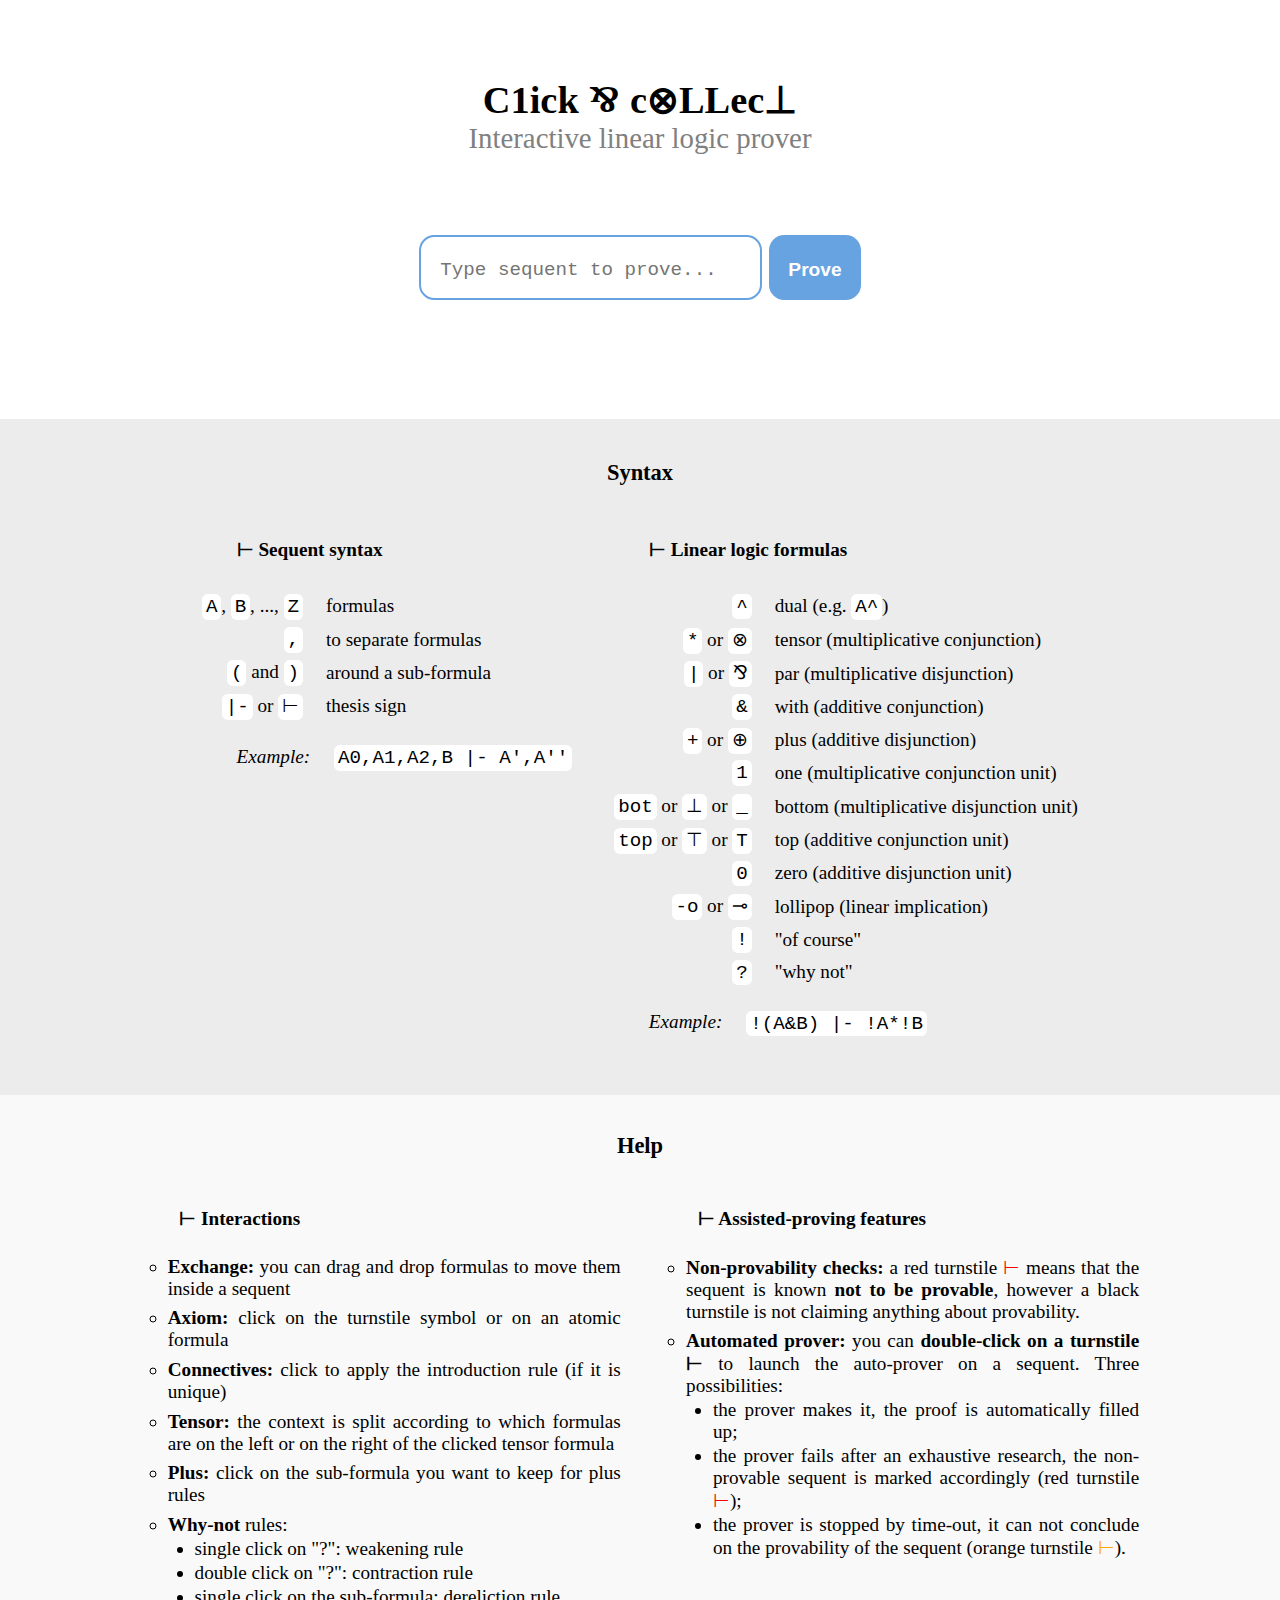
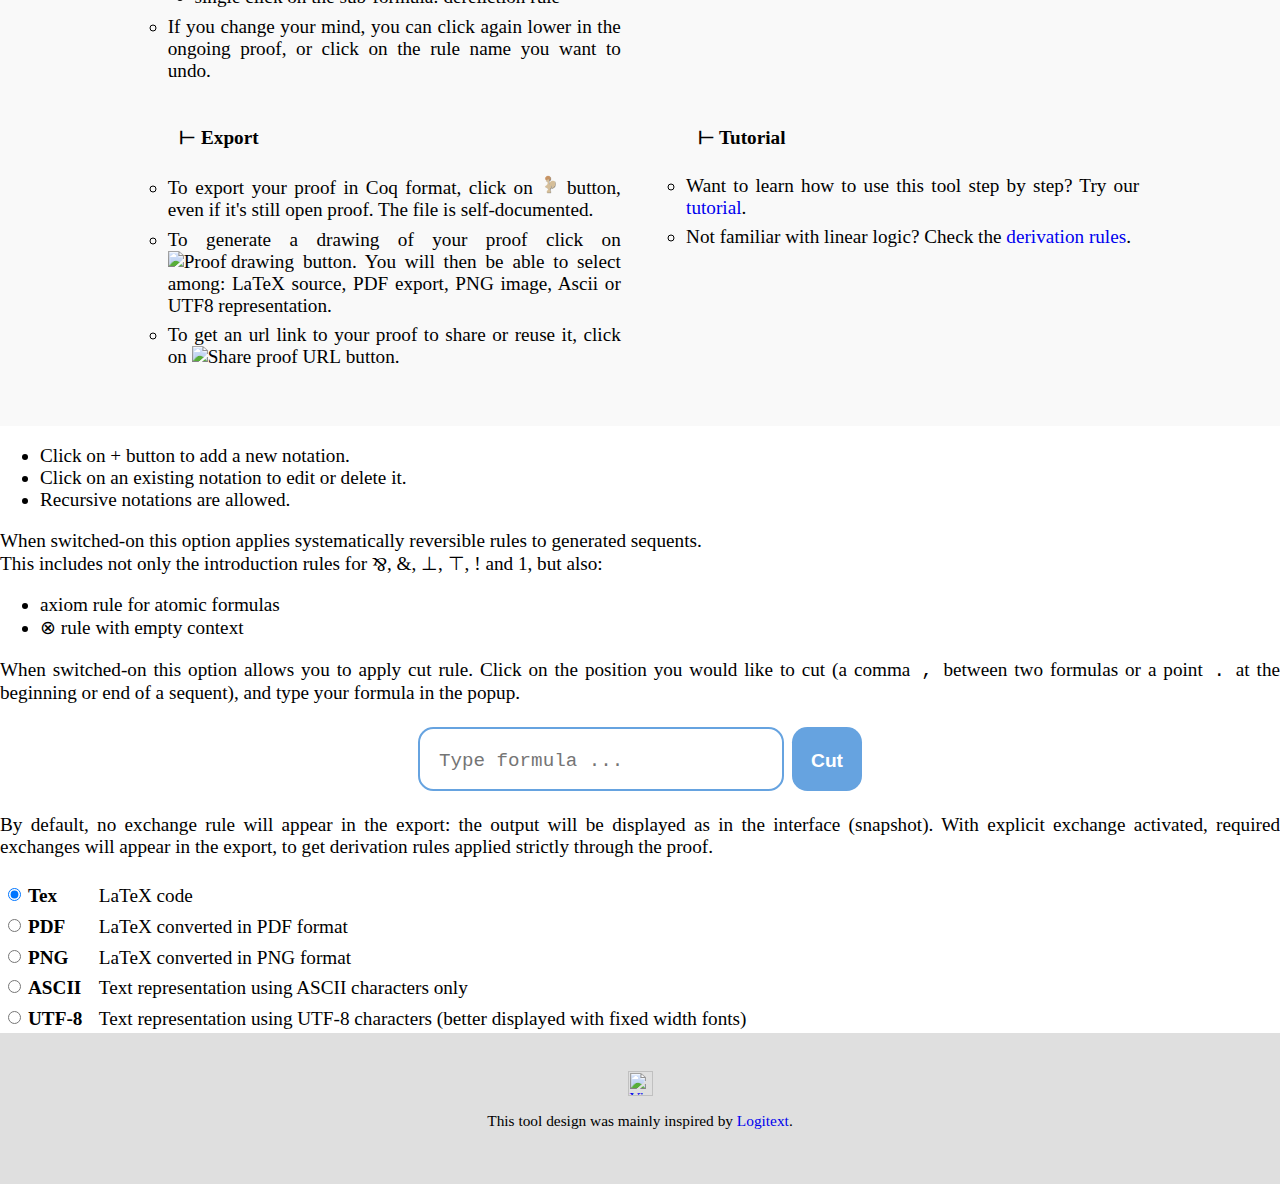
==== index.html @ 3aa90479 "Merge pull request #137 from etiennecallies/switch-to-opium" ====
<?xml version="1.0" encoding="utf-8" ?>
<!DOCTYPE html PUBLIC "-//W3C//DTD XHTML 1.0 Transitional//EN" "http://www.w3.org/TR/xhtml1/DTD/xhtml1-transitional.dtd">
<html xmlns="http://www.w3.org/1999/xhtml" xml:lang="en" lang="en">
    <head>
        <link rel="canonical" href="https://click-and-collect.linear-logic.org/" />
        <script src="static/jquery/jquery-3.6.0.min.js" type="text/javascript"></script>
        <script src="static/jquery/jquery-ui.min.js" type="text/javascript"></script>
        <!-- JQuery on mobile -->
        <script type="text/javascript" src="static/jquery/jquery.ui.touch-punch.min.js"></script>
        <script type="text/javascript" src="static/js/sequent.js"></script>
        <script type="text/javascript" src="static/js/proof.js"></script>
        <script type="text/javascript" src="static/js/app.js"></script>
        <link rel="stylesheet" type="text/css" href="static/css/jquery-ui.min.css">
        <link rel="stylesheet" type="text/css" href="static/css/jquery-ui.structure.min.css">
        <link rel="stylesheet" type="text/css" href="static/css/jquery-ui.theme.min.css">
        <link href="static/css/style.css" rel="stylesheet" type="text/css">
        <title>C1ick ⅋ c⊗LLec⊥ - Interactive linear logic prover</title>
        <link rel="shortcut icon" type="image/jpg" href="static/images/favicon.ico"/>
        <meta name="description" content="An interactive tool to build proofs in the sequent calculus of Linear Logic">
        <meta name="keywords" content="click, collect, click-and-collect, linear, logic, LL, sequent, calculus, proof, prover, propositional, interactive, online, latex, coq, pdf">
        <meta name="viewport" content="width=device-width, initial-scale=1.0">

        <!-- Global site tag (gtag.js) - Google Analytics -->
        <script async src="https://www.googletagmanager.com/gtag/js?id=G-6M0JK9PWN1" type="text/javascript"></script>
        <script type="text/javascript">
            window.dataLayer = window.dataLayer || [];
            function gtag(){dataLayer.push(arguments);}
            gtag('js', new Date());

            gtag('config', 'G-6M0JK9PWN1');
        </script>
    </head>
    <body>
        <div class="section-wrapper">
            <div class="section">
                <h2>C1ick <span class="flip">&</span> c⊗LLec⊥</h2>
                <h1>Interactive linear logic prover</h1>
            </div>
            <div class="section">
                <form action="#" id="sequent-form">
                    <label>
                        <input type="text" name="sequentAsString" placeholder="Type sequent to prove..." size="24" />
                    </label>
                    <input type="submit" value="Prove" onclick="submitSequent(this)">
                </form>
            </div>
        </div>

        <div class="section-wrapper">
            <div class="section main-proof-section">
                <div id="main-proof-container" class="proof-container">

                </div>
            </div>
        </div>

        <div class="section-wrapper darker-gray">
            <div class="section syntax">
                <h3>Syntax</h3>
                <div class="subsection">
                    <h4>
                        Sequent syntax
                    </h4>
                    <table>
                        <tr><td><span class="code">A</span>, <span class="code">B</span>, ..., <span class="code">Z</span></td><td>formulas</td></tr>
                        <tr><td><span class="code">,</span></td><td>to separate formulas</td></tr>
                        <tr><td><span class="code">(</span> and <span class="code">)</span></td><td>around a sub-formula</td></tr>
                        <tr><td><span class="code">|-</span> or <span class="code">⊢</span></td><td>thesis sign</td></tr>
                    </table>
                    <p>
                        <span class="example">Example: </span><span class="code">A0,A1,A2,B |- A',A''</span>
                    </p>

                </div>
                <div class="subsection">
                    <h4>
                        Linear logic formulas
                    </h4>
                    <table>
                        <tr><td><span class="code">^</span></td><td>dual (e.g. <span class="code">A^</span>)</td></tr>
                        <tr><td><span class="code">*</span> or <span class="code">⊗</span></td><td>tensor (multiplicative conjunction)</td></tr>
                        <tr><td><span class="code">|</span> or <span class="code">⅋</span></td><td>par (multiplicative disjunction)</td></tr>
                        <tr><td><span class="code">&</span></td><td>with (additive conjunction)</td></tr>
                        <tr><td><span class="code">+</span> or <span class="code">⊕</span></td><td>plus (additive disjunction)</td></tr>
                        <tr><td><span class="code">1</span></td><td>one (multiplicative conjunction unit)</td></tr>
                        <tr><td><span class="code">bot</span> or <span class="code">⊥</span> or <span class="code">_</span></td><td>bottom (multiplicative disjunction unit)</td></tr>
                        <tr><td><span class="code">top</span> or <span class="code">⊤</span> or <span class="code">T</span></td><td>top (additive conjunction unit)</td></tr>
                        <tr><td><span class="code">0</span></td><td>zero (additive disjunction unit)</td></tr>
                        <tr><td><span class="code">-o</span> or <span class="code">⊸</span></td><td>lollipop (linear implication)</td></tr>
                        <tr><td><span class="code">!</span></td><td>"of course"</td></tr>
                        <tr><td><span class="code">?</span></td><td>"why not"</td></tr>
                    </table>
                    <p>
                        <span class="example">Example: </span><span class="code">!(A&B) |- !A*!B</span>
                    </p>
                </div>
            </div>
        </div>

        <div class="section-wrapper light-gray">
            <div class="section memo">
                <h3>Help</h3>
                <div class="subsection">
                    <h4>
                        Interactions
                    </h4>
                    <ul>
                        <li><span class="bold">Exchange:</span> you can drag and drop formulas to move them inside a sequent</li>
                        <li><span class="bold">Axiom:</span> click on the turnstile symbol or on an atomic formula</li>
                        <li><span class="bold">Connectives:</span> click to apply the introduction rule (if it is unique)</li>
                        <li><span class="bold">Tensor:</span> the context is split according to which formulas are on the left or on the right of the clicked tensor formula</li>
                        <li><span class="bold">Plus:</span> click on the sub-formula you want to keep for plus rules</li>
                        <li><span class="bold">Why-not</span> rules:
                            <ul>
                                <li>single click on "?": weakening rule</li>
                                <li>double click on "?": contraction rule</li>
                                <li>single click on the sub-formula: dereliction rule</li>
                            </ul>
                        </li>
                        <li>If you change your mind, you can click again lower in the ongoing proof, or click on the rule name you want to undo.</li>
                    </ul>
                </div>

                <div class="subsection">
                    <h4>
                        Assisted-proving features
                    </h4>
                    <ul>
                        <li><span class="bold">Non-provability checks:</span> a red turnstile <span class="turnstile not-provable">⊢</span> means that the sequent is known <span class="bold">not to be provable</span>, however a black turnstile is not claiming anything about provability.</li>
                        <li><span class="bold">Automated prover:</span> you can <span class="bold">double-click on a turnstile ⊢</span> to launch the auto-prover on a sequent. Three possibilities:
                        <ul>
                            <li>the prover makes it, the proof is automatically filled up;</li>
                            <li>the prover fails after an exhaustive research, the non-provable sequent is marked accordingly (red turnstile <span class="turnstile not-provable">⊢</span>);</li>
                            <li>the prover is stopped by time-out, it can not conclude on the provability of the sequent (orange turnstile <span class="turnstile not-auto-provable">⊢</span>).</li>
                        </ul>
                    </ul>
                </div>

                <div class="subsection">
                    <h4>
                        Export
                    </h4>
                    <ul>
                        <li>To export your proof in Coq format, click on <img src="static/images/coq.png" title="Export as Coq" style="height:1em;" /> button, even if it's still open proof. The file is self-documented.</li>
                        <li>To generate a drawing of your proof click on <img src="static/images/camera.png" title="Proof drawing" style="height: 1em;" /> button. You will then be able to select among: LaTeX source, PDF export, PNG image, Ascii or UTF8 representation.</li>
                        <li>To get an url link to your proof to share or reuse it, click on <img src="static/images/share-icon.png" title="Share proof URL" style="height: 1em;" /> button.</li>
                    </ul>
                </div>

                <div class="subsection">
                    <h4>
                        Tutorial
                    </h4>
                    <ul>
                        <li>Want to learn how to use this tool step by step? Try our <a href="#tutorial" onclick="showTutorial();">tutorial</a>.</li>
                        <li>Not familiar with linear logic? Check the <a href="#rules" onclick="showRules();">derivation rules</a>.</li>
                    </ul>
                </div>
            </div>
        </div>

        <div id="notations-dialog" title="Notations" class="dialog">
            <ul>
                <li>Click on + button to add a new notation.</li>
                <li>Click on an existing notation to edit or delete it.</li>
                <li>Recursive notations are allowed.</li>
            </ul>
        </div>

        <div id="auto-reverse-dialog" title="Auto-reverse option" class="dialog">
            <p>When switched-on this option applies systematically reversible rules to generated sequents.<br>
                This includes not only the introduction rules for <span class="flip">&</span>, &, ⊥, ⊤, ! and 1, but also:</p>
            <ul>
                <li>axiom rule for atomic formulas</li>
                <li>⊗ rule with empty context</li>
            </ul>
        </div>

        <div id="cut-mode-dialog" title="Cut mode option" class="dialog">
            <p>When switched-on this option allows you to apply cut rule.
                Click on the position you would like to cut (a comma <span class="code">,</span> between two formulas or a point <span class="code">.</span> at the beginning or end of a sequent), and type your formula in the popup.</p>
        </div>

        <div id="cut-formula-dialog" title="Enter cut formula" class="dialog">
            <form action="#">
                <label>
                    <input type="text" name="formulaAsString" placeholder="Type formula ..." size="26" />
                </label>
                <input type="submit" value="Cut" />
            </form>
        </div>

        <div id="explicit-exchange-dialog" title="Explicit exchange" class="dialog">
            <p>By default, no exchange rule will appear in the export: the output will be displayed as in the interface (snapshot).
                With explicit exchange activated, required exchanges will appear in the export, to get derivation rules applied strictly through the proof.</p>
        </div>

        <div id="export-dialog" title="Choose export options" class="dialog">
            <table>
                <tr><td><input type="radio" id="tex" name="format" value="tex" checked></td>
                    <td><label for="tex"><span class="bold">Tex</span></label></td>
                    <td><label for="tex">LaTeX code</label></td></tr>
                <tr><td><input type="radio" id="pdf" name="format" value="pdf"></td>
                    <td><label for="pdf"><span class="bold">PDF</span></label></td>
                    <td><label for="pdf">LaTeX converted in PDF format</label></td></tr>
                <tr><td><input type="radio" id="png" name="format" value="png"></td>
                    <td><label for="png"><span class="bold">PNG</span></label></td>
                    <td><label for="png">LaTeX converted in PNG format</label></td></tr>
                <tr><td><input type="radio" id="ascii" name="format" value="ascii"></td>
                    <td><label for="ascii"><span class="bold">ASCII</span></label></td>
                    <td><label for="ascii">Text representation using ASCII characters only</label></td></tr>
                <tr><td><input type="radio" id="utf8" name="format" value="utf8"></td>
                    <td><label for="utf8"><span class="bold nowrap">UTF-8</span></label></td>
                    <td><label for="utf8">Text representation using UTF-8 characters (better displayed with fixed width fonts)</label></td></tr>
            </table>
        </div>

        <div class="section-wrapper">
            <a id="tutorial"></a>
            <div class="section tutorial hidden">
                <div class="close-section"><span onclick="hideTutorial()">⨯</span></div>
                <h3>Tutorial</h3>
                <div class="subsection">
                    <p>
                        Here is a short tutorial to learn how to interact with the tool. You should be able to have all example proofs complete (with green background).
                    </p>
                    <p>
                        Click on a formula or its orthogonal to apply the <span class="bold">axiom rule</span>.
                    </p>
                    <div class="proof-container">{"s":{"cons":[{"t":"litt","v":"A"},{"t":"dual","v":{"t":"litt","v":"A"}}]},"ar":null}</div>
                    <p>
                        If the two formulas are not explicitly orthogonal, you can click on <span class="bold">thesis symbol</span> to attempt to apply the axiom rule on a two-formulas sequent.
                    </p>
                    <div class="proof-container">{"s":{"cons":[{"t":"one"},{"t":"bottom"}]},"ar":null}</div>
                    <p>
                        Click on <span class="bold">connectives</span> to apply the associated rules.
                    </p>
                    <div class="proof-container">{"s":{"cons":[{"t":"par","v1":{"t":"litt","v":"A"},"v2":{"t":"dual","v":{"t":"litt","v":"A"}}}]},"ar":null}</div>
                    <p>
                        <span class="bold">Move formulas</span> within the list before applying <span class="bold">tensor rule</span>.
                            Formulas on the left of the tensor formula will move to the left premise, and formulas on the right of the tensor formula will move to the right premise.
                    </p>
                    <div class="proof-container">{"s":{"cons":[{"t":"litt","v":"A"},{"t":"dual","v":{"t":"litt","v":"A"}},{"t":"tensor","v1":{"t":"litt","v":"A"},"v2":{"t":"dual","v":{"t":"litt","v":"A"}}}]},"ar":null}</div>
                    <p>
                        As for <span class="bold">plus rules</span>, just click on the left or right sub-formula.
                    </p>
                    <div class="proof-container">{"s":{"cons":[{"t":"litt","v":"A"},{"t":"plus","v1":{"t":"litt","v":"B"},"v2":{"t":"dual","v":{"t":"litt","v":"A"}}}]},"ar":null}</div>
                    <p>
                        For the <span class="bold">whynot</span> connective, you have three possibilities:
                    </p>
                    <ul><li>single click on whynot connective applies <span class="bold">weakening</span></li>
                        <li>single click on the sub-formula applies <span class="bold">dereliction</span></li>
                        <li>double click applies <span class="bold">contraction</span>.</li>
                    </ul>
                    <div class="proof-container">{"s":{"cons":[{"t":"whynot","v":{"t":"litt","v":"A"}},{"t":"whynot","v":{"t":"litt","v":"B"}},{"t":"tensor","v1":{"t":"dual","v":{"t":"litt","v":"A"}},"v2":{"t":"dual","v":{"t":"litt","v":"A"}}}]},"ar":null}</div>
                    <p>
                        <span class="bold">That's it!</span> Here are some extra examples for you to prove. Have fun!
                    </p>
                    <ul class="examples">
                        <li><a href="/?s=A%E2%8A%97B+%E2%8A%A2+B%E2%8A%97A">A⊗B ⊢ B⊗A</a></li>
                        <li><a href="/?s=%28A%E2%8A%97B%29%E2%8A%97C+%E2%8A%A2+A%E2%8A%97%28B%E2%8A%97C%29">(A⊗B)⊗C ⊢ A⊗(B⊗C)</a></li>
                        <li><a href="/?s=A%E2%8A%97%28B%E2%8A%B8C%29+%E2%8A%A2+B%E2%8A%B8%28A%E2%8A%97C%29">A⊗(B⊸C) ⊢ B⊸(A⊗C)</a></li>
                        <li><a href="/?s=A%E2%8A%97%28B%E2%8A%95C%29+%E2%8A%A2+%28A%E2%8A%97B%29%E2%8A%95%28A%E2%8A%97C%29">A⊗(B⊕C) ⊢ (A⊗B)⊕(A⊗C)</a></li>
                        <li><a href="/?s=%21A%E2%8A%97%21B+%E2%8A%A2+%21%28A%E2%8A%97B%29">!A⊗!B ⊢ !(A⊗B)</a></li>
                        <li><a href="/?s=%21%28A%26B%29+%E2%8A%A2+%21A%E2%8A%97%21B">!(A&amp;B) ⊢ !A⊗!B</a></li>
                        <li><a href="/?s=%21A%E2%8A%97%21B%E2%8A%A2%21%28A%26B%29">!A⊗!B ⊢ !(A&amp;B)</a></li>
                    </ul>
		    <p>You can play with <a href="https://github.com/etiennecallies/click-and-collect/wiki/Examples">yet another list of examples</a> if you want.</p>
                </div>
            </div>
        </div>

        <div class="section-wrapper darker-gray">
            <a id="rules"></a>
            <div class="section rules hidden">
                <div class="close-section"><span onclick="hideRules()">⨯</span></div>
                <h3>Derivation rules</h3>
                <div class="row">
                    <div class="proof-container">{"s":{"cons":[{"t":"litt","v":"A"},{"t":"dual","v":{"t":"litt","v":"A"}}]},"ar":{"rr":{"r":"axiom"},"p":[]}}</div>
                </div>
                <div class="row">
                    <div class="proof-container">{"s":{"cons":[{"t":"one"}]},"ar":{"rr":{"r":"one"},"p":[]}}</div>
                    <div class="proof-container">{"s":{"cons":[{"t":"litt","v":"Γ"},{"t":"bottom"},{"t":"litt","v":"Δ"}]},"ar":{"rr":{"r":"bottom","fp":1},"p":[{"s":{"cons":[{"t":"litt","v":"Γ"},{"t":"litt","v":"Δ"}]},"ar":null}]}}</div>
                    <div class="proof-container">{"s":{"cons":[{"t":"litt","v":"Γ"},{"t":"top"},{"t":"litt","v":"Δ"}]},"ar":{"rr":{"r":"top","fp":1},"p":[]}}</div>
                </div>
                <div class="row">
                    <div class="proof-container">{"s":{"cons":[{"t":"litt","v":"Γ"},{"t":"tensor","v1":{"t":"litt","v":"A"},"v2":{"t":"litt","v":"B"}},{"t":"litt","v":"Δ"}]},"ar":{"rr":{"r":"tensor","fp":1},"p":[{"s":{"cons":[{"t":"litt","v":"Γ"},{"t":"litt","v":"A"}]},"ar":null},{"s":{"cons":[{"t":"litt","v":"B"},{"t":"litt","v":"Δ"}]},"ar":null}]}}</div>
                    <div class="proof-container">{"s":{"cons":[{"t":"litt","v":"Γ"},{"t":"par","v1":{"t":"litt","v":"A"},"v2":{"t":"litt","v":"B"}},{"t":"litt","v":"Δ"}]},"ar":{"rr":{"r":"par","fp":1},"p":[{"s":{"cons":[{"t":"litt","v":"Γ"},{"t":"litt","v":"A"},{"t":"litt","v":"B"},{"t":"litt","v":"Δ"}]},"ar":null}]}}</div>
                </div>
                <div class="row">
                    <div class="proof-container">{"s":{"cons":[{"t":"litt","v":"Γ"},{"t":"with","v1":{"t":"litt","v":"A"},"v2":{"t":"litt","v":"B"}},{"t":"litt","v":"Δ"}]},"ar":{"rr":{"r":"with","fp":1},"p":[{"s":{"cons":[{"t":"litt","v":"Γ"},{"t":"litt","v":"A"},{"t":"litt","v":"Δ"}]},"ar":null},{"s":{"cons":[{"t":"litt","v":"Γ"},{"t":"litt","v":"B"},{"t":"litt","v":"Δ"}]},"ar":null}]}}</div>
                </div>
                <div class="row">
                    <div class="proof-container">{"s":{"cons":[{"t":"litt","v":"Γ"},{"t":"plus","v1":{"t":"litt","v":"A"},"v2":{"t":"litt","v":"B"}},{"t":"litt","v":"Δ"}]},"ar":{"rr":{"r":"plus_left","fp":1},"p":[{"s":{"cons":[{"t":"litt","v":"Γ"},{"t":"litt","v":"A"},{"t":"litt","v":"Δ"}]},"ar":null}]}}</div>
                    <div class="proof-container">{"s":{"cons":[{"t":"litt","v":"Γ"},{"t":"plus","v1":{"t":"litt","v":"A"},"v2":{"t":"litt","v":"B"}},{"t":"litt","v":"Δ"}]},"ar":{"rr":{"r":"plus_right","fp":1},"p":[{"s":{"cons":[{"t":"litt","v":"Γ"},{"t":"litt","v":"B"},{"t":"litt","v":"Δ"}]},"ar":null}]}}</div>
                </div>
                <div class="row">
                    <div class="proof-container">{"s":{"cons":[{"t":"whynot","v":{"t":"litt","v":"Γ"}},{"t":"ofcourse","v":{"t":"litt","v":"A"}},{"t":"whynot","v":{"t":"litt","v":"Δ"}}]},"ar":{"rr":{"r":"promotion","fp":1},"p":[{"s":{"cons":[{"t":"whynot","v":{"t":"litt","v":"Γ"}},{"t":"litt","v":"A"},{"t":"whynot","v":{"t":"litt","v":"Δ"}}]},"ar":null}]}}</div>
                </div>
                <div class="row">
                    <div class="proof-container">{"s":{"cons":[{"t":"litt","v":"Γ"},{"t":"whynot","v":{"t":"litt","v":"A"}},{"t":"litt","v":"Δ"}]},"ar":{"rr":{"r":"weakening","fp":1},"p":[{"s":{"cons":[{"t":"litt","v":"Γ"},{"t":"litt","v":"Δ"}]},"ar":null}]}}</div>
                    <div class="proof-container">{"s":{"cons":[{"t":"litt","v":"Γ"},{"t":"whynot","v":{"t":"litt","v":"A"}},{"t":"litt","v":"Δ"}]},"ar":{"rr":{"r":"dereliction","fp":1},"p":[{"s":{"cons":[{"t":"litt","v":"Γ"},{"t":"litt","v":"A"},{"t":"litt","v":"Δ"}]},"ar":null}]}}</div>
                    <div class="proof-container">{"s":{"cons":[{"t":"litt","v":"Γ"},{"t":"whynot","v":{"t":"litt","v":"A"}},{"t":"litt","v":"Δ"}]},"ar":{"rr":{"r":"contraction","fp":1},"p":[{"s":{"cons":[{"t":"litt","v":"Γ"},{"t":"whynot","v":{"t":"litt","v":"A"}},{"t":"whynot","v":{"t":"litt","v":"A"}},{"t":"litt","v":"Δ"}]},"ar":null}]}}</div>
                </div>
                <div class="row">
                    <div class="proof-container">{"s":{"cons":[{"t":"litt","v":"Γ"},{"t":"litt","v":"Δ"}]},"ar":{"rr":{"r":"cut","formula":{"t":"litt","v":"A"},"fp":1},"p":[{"s":{"cons":[{"t":"litt","v":"Γ"},{"t":"litt","v":"A"}]},"ar":null},{"s":{"cons":[{"t":"dual","v":{"t":"litt","v":"A"}},{"t":"litt","v":"Δ"}]},"ar":null}]}}</div>
                </div>
            </div>
        </div>


        <div class="section-wrapper dark-gray">
            <div class="section footer">
                <div class="subsection">
                    <a href="https://github.com/etiennecallies/click-and-collect/wiki">
                        <img src="static/images/github-icon.svg" title="View source code and additional informations" height="25" width="25"/>
                    </a>
                </div>
                <div class="subsection">
                    <p>This tool design was mainly inspired by <a href="http://logitext.mit.edu/">Logitext</a>.</p>
                </div>
            </div>
        </div>
    </body>
</html>
---- static/css/style.css ----
html, body { max-width: 100%; overflow-x: hidden; margin: 0; }
body {font-size: 1.2em; }

sup, sub { font-size:0.6em; }
a { text-decoration: none; }
.flip { transform: scale(-1, -1); display: inline-block; }
.bold { font-weight: bold; }
.italic { font-style: italic; }
.nowrap { white-space: nowrap; }

h1 { margin: 0 auto; text-align: center; font-weight: 100; color: gray; font-size: 1.5em; }
h2 { margin: 1em auto 0 auto; text-align: center; font-size: 2em; }
h3 { margin-top: 0; text-align: center; }
h4:before { content: '⊢'; }
.section { padding: 2em 0.4em; margin-left: auto; margin-right: auto; display: table; max-width: 60em; text-align: center; }
.subsection { text-indent: 2em; text-align: justify; max-width: 25em; display: inline-block; vertical-align: top; margin: 0 1em; }
.hidden { display: none; }

.section-wrapper {overflow-x: auto; display: block; }
.section-wrapper.light-gray { background: #f9f9f9; }
.section-wrapper.darker-gray { background: #ececec; }
.section-wrapper.dark-gray { background: #dfdfdf; }

form { display: flex; flex-flow: wrap; justify-content: center; }
form input { padding: 1.1em 1em 0.9em; font-size: 1em; border-radius: 0.8em; margin: 0.2em; }
input:focus { outline: none; box-shadow: none; }
input[type=text] { border: solid 2px #66a3e0; }
input[type=submit] { border: none; background-color: #66a3e0; color: white; font-weight: bold; }
input[type=text], .code { background-color: #FFF; font-family: "Courier New", sans-serif; }

.section.main-proof-section { max-width: none; }

.code { border-radius: 0.3em; padding: 0.1em 0.2em; white-space: nowrap; box-decoration-break: clone; }
.example { font-style: italic; margin-right: 1em; }

.syntax { line-height: 1.4; }
.syntax td { padding: 0.1em; }
.syntax td:nth-child(1) { text-align: right; padding-right: 1em; }
.syntax td:nth-child(2) { text-align: left; }

.memo ul { margin-top: 0; padding-left: 1.4em; }
.memo li { text-indent: 0; margin-top: 0.4em; list-style: circle; }
.memo ul ul li { list-style: disc; margin-top: 0.1em; }

.tutorial p { margin-top: 1.5em; margin-bottom: 0; }
.tutorial ul { margin-top: 0; margin-left: 3em; }
.tutorial li { text-indent: 0; text-align: left; }
.tutorial .proof-container { margin-top: 0.7em; }
.tutorial ul.examples {list-style: none; margin: 1em 0; padding: 0; }
.tutorial ul.examples li { margin: 0.3em; text-align: center; }

.close-section { cursor: pointer; color: #777; display: flex; justify-content: flex-end; margin-right: 1em; }

/* PROOF */
.proof.complete { background:#CFC; }
.proof { text-align:center; text-indent: 0; display:table; white-space:nowrap; padding-left: 2.4em; padding-top:0.5em; padding-bottom:0.3em; margin: 0 auto 1em; }
.proof table { margin: auto; }
.proof table.binary-rule { width:100%; }
.proof td { padding:0; border:0; margin:0; text-align:center; }
.proof .sequent { display: inline-block; margin-top: 0.2em; }
.proof .sibling { display: inline-block; vertical-align:bottom; }
.proof .tagBox { color: #333; vertical-align: top; width: 1.5em; padding-right:2em; }
.proof .tagBox .tag { position:relative; top:-0.6em; text-align: left; margin-left: 0.2em; font-size: 0.9em; }
.proof .tagBox .contraction, .proof .tagBox .unfold_litt, .proof .tagBox .unfold_dual { top: -0.4em; }
.proof .solid-line { border-top: 1px solid #000; }
.proof .dashed-line { border-top: 1px dashed #000; }
.proof .turnstile { margin: 0 0.3em; user-select: none; }
.turnstile.not-provable { color: red; }
.turnstile.not-auto-provable { color: orange; }
.proof .commaList { display: inline-block; list-style: none; margin: 0; padding: 0; }
.proof .commaList li { display: inline-block; margin-left: 0.2em; }
.proof .commaList li span.comma:after { content: ','; margin-left: 0.2em; }
.proof .commaList li:last-child span.comma:after { content: ''; }
.proof.cut-mode span.first-point:after, .proof.cut-mode .commaList li:last-child span.comma:after { content: '.'; }
.proof.cut-mode span.first-point, .proof.cut-mode .commaList li span.comma { cursor: pointer; margin-left: 0.3em; margin-right: 0.3em; }
.proof .binary-connector { margin-left: 3px; margin-right: 3px; }
.proof .clickable:hover { cursor:pointer; }
.proof .highlightableExpr:hover { background: #e0ecf8; }
.proof .main-formula.hoverable:hover .primaryConnector { background: #66a3e0; color: #FFF; }

.export-bar, .option-bar { margin-left: auto; margin-right: auto; display: table; }
.export-bar { margin-top: 1em; }
.option-bar { margin-top: 0.5em; }
.export-bar span, .option-label, .option-info { color: #777; margin-left: 0.5em; vertical-align: middle; }
img.export { height: 1em; margin: 0 0.2em -0.2em 0.2em; cursor: pointer; }
.option-info { font-weight: bold; cursor: pointer; }

.notation-bar { margin-top: 1em; }
.notation-label, .notation-add { vertical-align: middle; color: #777; }
.notation-add { margin-left: 0.5em; font-size: 1.2em; font-weight: bold; cursor: pointer; }
.notation-new-form { display: block; }
.notation-new-form input[type=text] { border: dotted 1px #777; border-radius: 0.3em; padding: 0.1em 0.3em; }
.notation-new-input-name { text-align: center; }
.notation-button { margin-left: 0.3em; color: #777; cursor: pointer; }
.notation-line { cursor: pointer; display: table; margin: 0.2em auto; }

.dialog { text-align: justify; }
#export-dialog table td { vertical-align: top; padding-top: 0.3em; }
#export-dialog table td:last-child { padding-left: 0.7em; }
#export-dialog .option-bar { display: block; }

.pedagogic-message { display: table; padding: 10px; margin: 1em auto; border: 1px solid; border-radius: .25rem; text-indent: 0; }
.pedagogic-message.error { color: #856404; background-color: #fff3cd; border-color: #ffeeba; }
.pedagogic-message.info { color: #004085; background-color: #cce5ff; border-color: #cce5ff; }
.pedagogic-message .message { display: inline-block; }
.pedagogic-message .close-button { display: inline-block; cursor: pointer; margin-left: 10px; }

/* RULES */
.rules .row { display: flex; flex-wrap: wrap; justify-content: center; align-items: center; }
.rules .proof-container { display: inline-block; vertical-align: bottom; }

.section.footer .subsection { display: table; margin: auto; font-size: 0.8em; max-width: none; text-align: center; text-indent: 0; }

/* SWITCH BUTTON */
.switch { position: relative; display: inline-block; width: 2.2em; height: 1em; vertical-align: middle; margin-left: 0.5em; }
.switch input { opacity: 0; width: 0; height: 1em; }
.slider { position: absolute; cursor: pointer; top: 0; left: 0; right: 0; bottom: 0; background-color: #ccc; -webkit-transition: .4s; transition: .4s; border-radius: 1em; }
.slider:before { position: absolute; content: ""; height: 0.8em; width: 0.8em; left: 0.2em; bottom: 0.1em; background-color: white; -webkit-transition: .4s; transition: .4s; border-radius: 50%; }
input:checked + .slider { background-color: #66a3e0; }
input:checked + .slider:before { -webkit-transform: translateX(1em); -ms-transform: translateX(1em); transform: translateX(1em);  }

@keyframes rotating { to { transform: rotate(360deg); }}
.loading { display: inline-block; animation: rotating 3s linear infinite; }
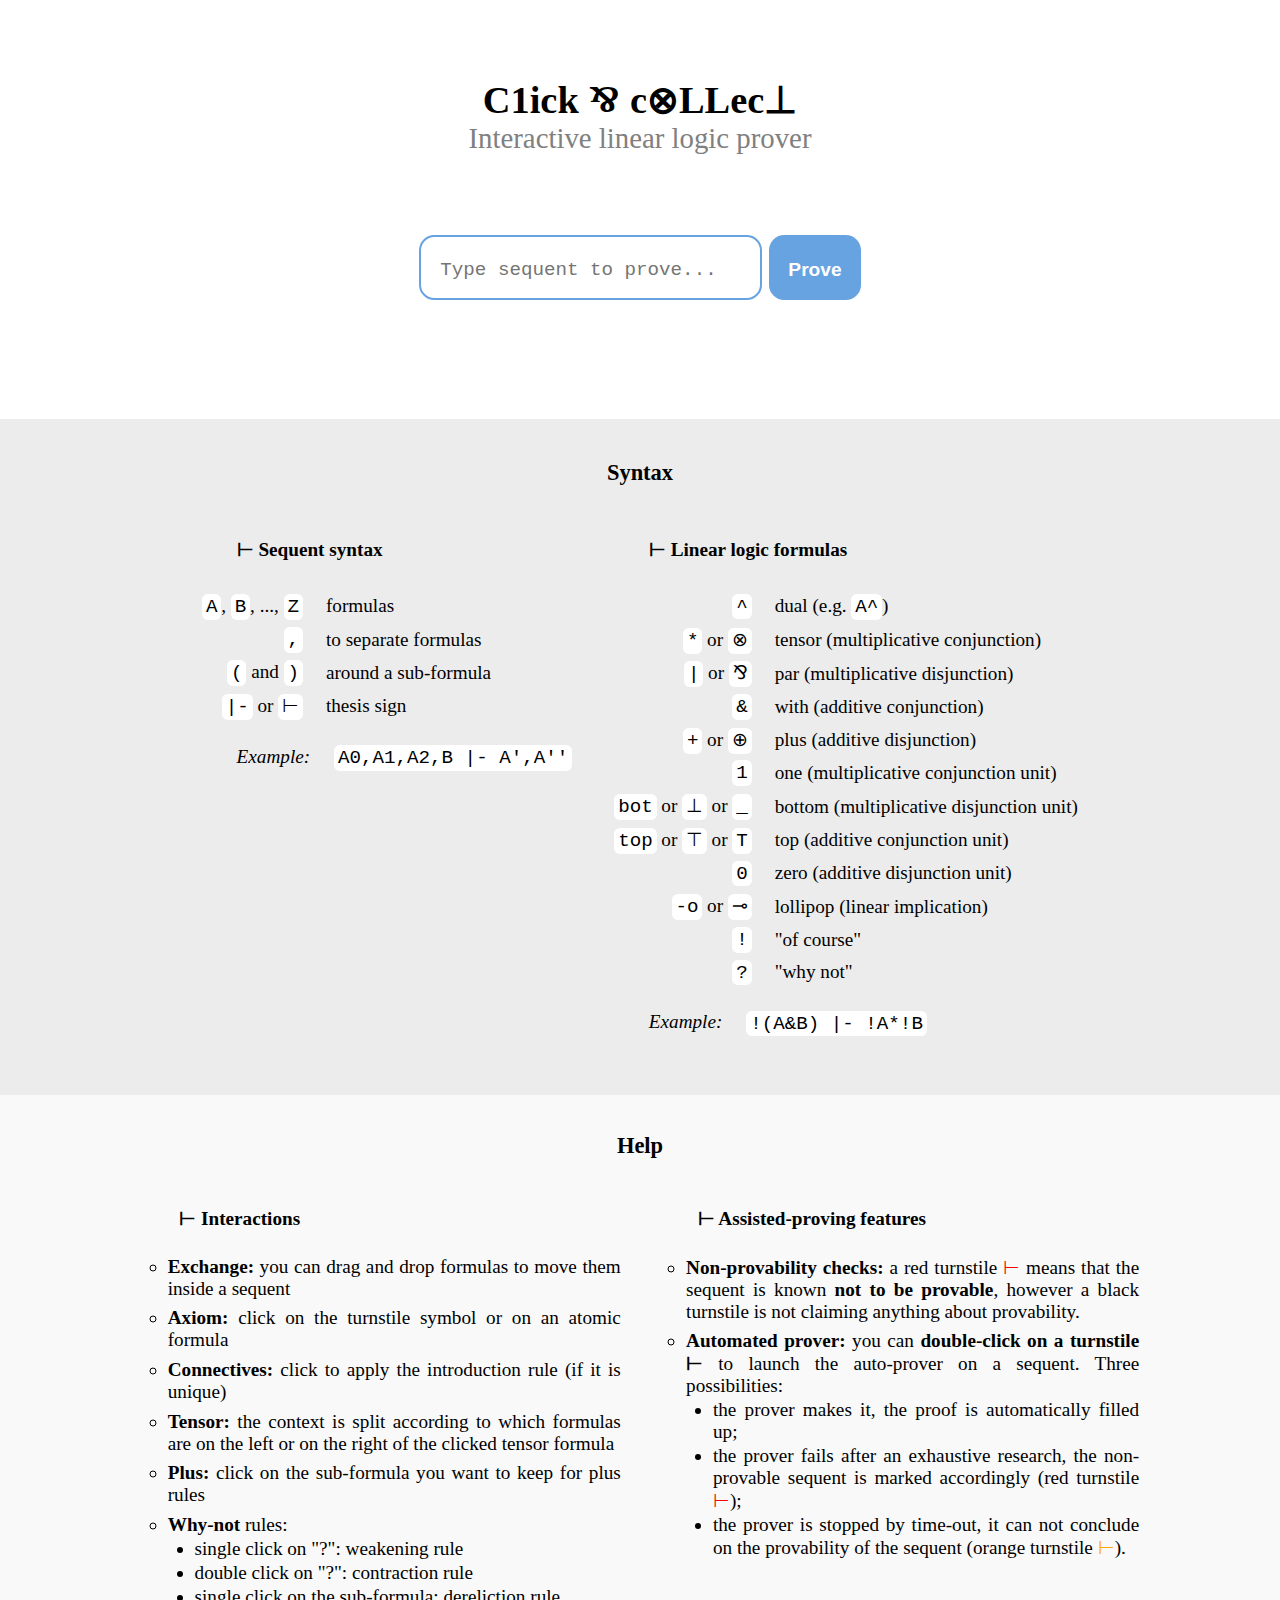
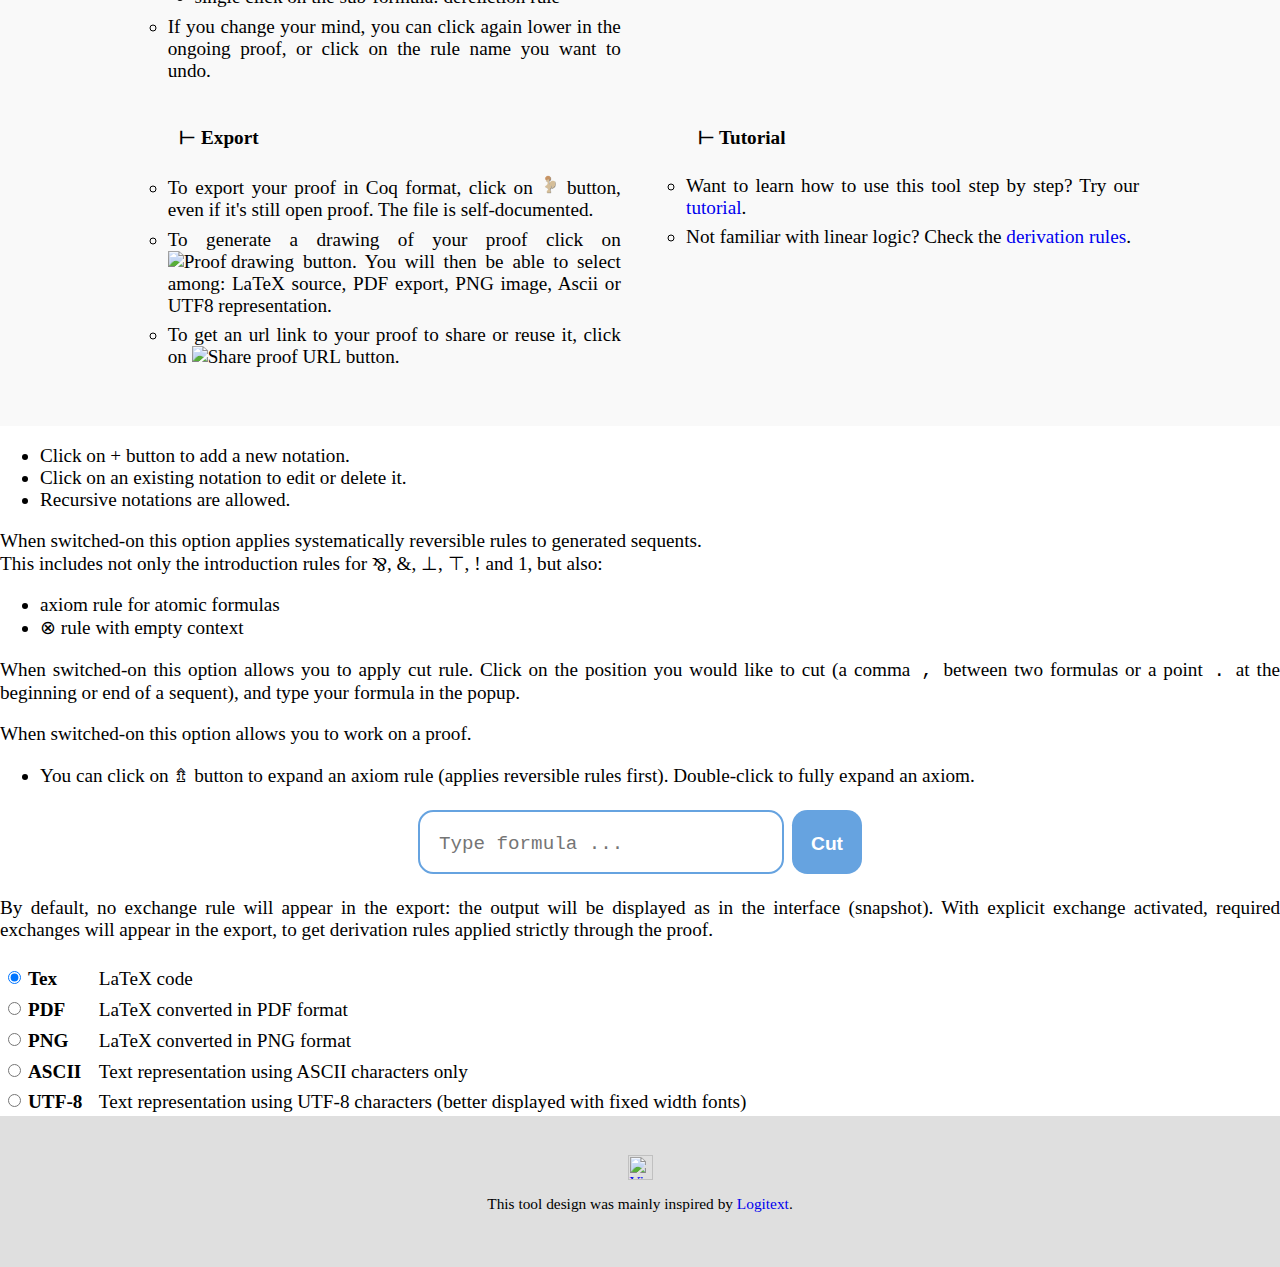
==== commit eca6bdf8: "full axiom expansion" ====
--- a/index.html
+++ b/index.html
@@ -181,6 +181,13 @@
                 Click on the position you would like to cut (a comma <span class="code">,</span> between two formulas or a point <span class="code">.</span> at the beginning or end of a sequent), and type your formula in the popup.</p>
         </div>
 
+        <div id="proof-transformation-dialog" title="Proof transformation mode" class="dialog">
+            <p>When switched-on this option allows you to work on a proof.</p>
+            <ul>
+                <li>You can click on ⇯ button to expand an axiom rule (applies reversible rules first). Double-click to fully expand an axiom.</li>
+            </ul>
+        </div>
+
         <div id="cut-formula-dialog" title="Enter cut formula" class="dialog">
             <form action="#">
                 <label>
--- a/static/css/style.css
+++ b/static/css/style.css
@@ -53,6 +53,7 @@
 
 /* PROOF */
 .proof.complete { background:#CFC; }
+.proof.proof-transformation { background:#e0ecf8; }
 .proof { text-align:center; text-indent: 0; display:table; white-space:nowrap; padding-left: 2.4em; padding-top:0.5em; padding-bottom:0.3em; margin: 0 auto 1em; }
 .proof table { margin: auto; }
 .proof table.binary-rule { width:100%; }
@@ -74,7 +75,7 @@
 .proof.cut-mode span.first-point:after, .proof.cut-mode .commaList li:last-child span.comma:after { content: '.'; }
 .proof.cut-mode span.first-point, .proof.cut-mode .commaList li span.comma { cursor: pointer; margin-left: 0.3em; margin-right: 0.3em; }
 .proof .binary-connector { margin-left: 3px; margin-right: 3px; }
-.proof .clickable:hover { cursor:pointer; }
+.proof .clickable { cursor: pointer; }
 .proof .highlightableExpr:hover { background: #e0ecf8; }
 .proof .main-formula.hoverable:hover .primaryConnector { background: #66a3e0; color: #FFF; }
 
